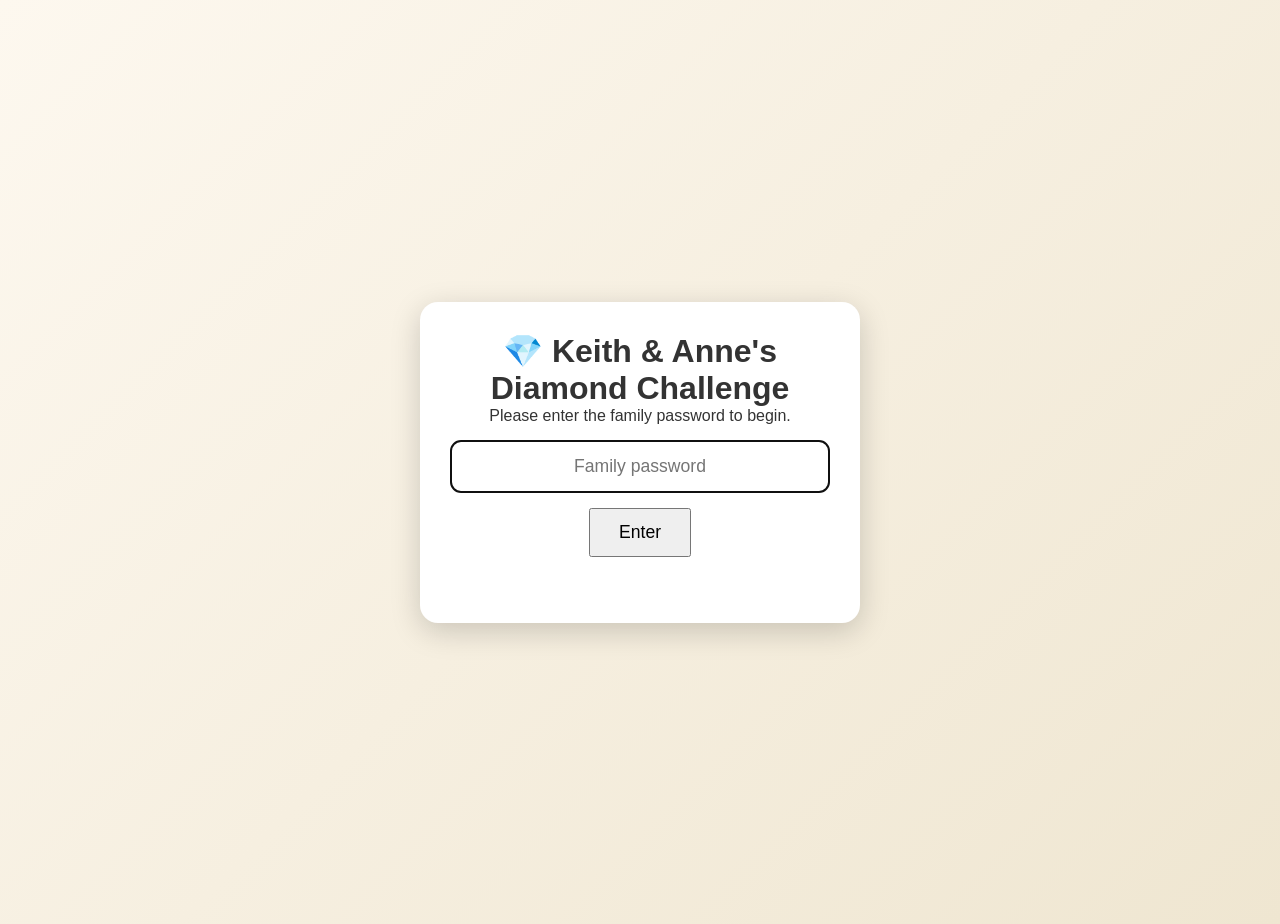
==== quiz.html @ fbecb56b "Initial commit" ====
<!DOCTYPE html>
<html lang="en">

<head>

    <meta charset="UTF-8">
    <meta name="viewport" content="width=device-width, initial-scale=1.0">
    <meta name="apple-mobile-web-app-capable" content="yes">
<meta name="apple-mobile-web-app-status-bar-style" content="default">
<meta name="theme-color" content="#fff8e8">

    <title>Keith & Anne's Diamond Challenge</title>

    <link rel="stylesheet" href="css/styles.css">

</head>

<body>
    

    <h1 class="title">
    <span class="diamond">💎</span>
    Keith & Anne's Diamond Challenge
    <span class="diamond">💎</span>
</h1>
    <div class="card">

        <div class="score-panel">

            <span id="playerName"></span>

            <span id="score">⭐ Score: 0</span>

        </div>

        <div class="progress-bar">
            <div id="progress"></div>
        </div>

        <h2 id="questionNumber"></h2>
        
<div id="photoFrame" class="photo-frame">

    <img
        id="questionImage"
        class="question-image"
        style="display:none;"
        alt="Question image">

    <video
        id="questionVideo"
        class="question-image"
        style="display:none;"
        playsinline
        disablePictureInPicture>
    </video>

    <p
        id="imageCaption"
        class="image-caption">
    </p>

</div>

<h1 id="question"></h1>

<button id="playClip" class="start-btn" style="display:none;">
    ▶️ Play Clip
</button>

<p id="feedback"></p>

<button id="nextQuestion" class="start-btn" style="display:none;">
    Next Question ▶
</button>

        <button class="answer"></button>
        <button class="answer"></button>
        <button class="answer"></button>
        <button class="answer"></button>

    </div>

    <!-- Image popup -->

    <div id="imageModal" class="image-modal">

        <span id="closeModal">&times;</span>

        <img
            id="modalImage"
            class="modal-image">

    </div>
<div id="roundOverlay" class="round-overlay">

    <div class="round-card">

        <h1 id="roundTitle"></h1>

        <img id="roundPhoto" class="round-photo">

        <p id="roundMessage"></p>

        <button id="continueRound" class="start-btn">
            ▶ Continue
        </button>

    </div>

</div>

<!-- Slideshow -->
<div id="slideshow" class="hidden">
    <div class="slideshow-viewer">

        <img
            id="slideshow-image"
            src=""
            alt="Keith and Anne family memories"
        >

        <div id="slideshowControls" class="slideshow-controls">

            <button
                id="closeSlideshow"
                class="slideshow-close"
                aria-label="Close slideshow"
            >
                ✕
            </button>

            <button
                id="previousSlide"
                class="slideshow-arrow slideshow-previous"
                aria-label="Previous photo"
            >
                ❮
            </button>

            <button
                id="nextSlide"
                class="slideshow-arrow slideshow-next"
                aria-label="Next photo"
            >
                ❯
            </button>

            <button
                id="pauseSlideshow"
                class="slideshow-pause"
            >
                ⏸ Pause
            </button>

        </div>

    </div>
</div>

    <script src="js/questions.js"></script>
    <script src="js/quiz.js"></script>

</body>

</html>
---- css/styles.css ----
/* ==========================================
   Keith & Anne's Diamond Challenge
   Version 2
========================================== */

* {
    margin: 0;
    padding: 0;
    box-sizing: border-box;
}

body {
    font-family: Arial, Helvetica, sans-serif;
    background: linear-gradient(135deg, #fdf8ef, #efe6d1);
    color: #333;
}

/* ======================
   Start Screen
====================== */

.container {
    max-width: 550px;
    margin: 40px auto;
    background: white;
    padding: 35px;
    border-radius: 20px;
    border: 4px solid #d4af37;
    box-shadow: 0 15px 35px rgba(0,0,0,.18);
    backface-visibility: hidden;
-webkit-backface-visibility: hidden;
}

.hero-photo {
    width: 240px;
    display: block;
    margin: 0 auto 25px;
    border-radius: 18px;
    border: 4px solid #d4af37;
    box-shadow: 0 8px 25px rgba(0,0,0,.25);

    backface-visibility: hidden;
    -webkit-backface-visibility: hidden;
    
}

.title{
    text-align:center;
    color:#7a1838;
    font-size:2rem;
    margin-bottom:15px;
     animation: glow 3s ease-in-out infinite;
}
.subtitle {
    text-align: center;
    color: #666;
    font-size: 1.2rem;
}

.dates {
    text-align: center;
    color: #b08d57;
    font-size: 1.4rem;
    margin: 20px 0 30px;
}

input {
    width: 100%;
    padding: 14px;
    font-size: 18px;
    border: 2px solid #ddd;
    border-radius: 10px;
    margin-bottom: 20px;
}

.start-btn {
    width: 100%;
    padding: 15px;
    background: #7a1838;
    color: white;
    border: none;
    border-radius: 12px;
    font-size: 20px;
    cursor: pointer;
    transition: .3s;
}

.start-btn:hover {
    background: #9b2148;
    transform: scale(1.03);
}

/* ======================
   Quiz Card
====================== */

.card {
    max-width: 500px;
    margin: 35px auto;
    background: white;
    padding: 30px;
    border-radius: 20px;
    border: 4px solid #d4af37;
    box-shadow: 0 15px 35px rgba(0,0,0,.18);
}
/* ======================
   Score Panel
====================== */

.score-panel {
    display: flex;
    justify-content: space-between;
    align-items: center;
    background: #f8f3e6;
    padding: 12px;
    border-radius: 10px;
    margin-bottom: 20px;
    font-weight: bold;
}

#score {
    color: #7a1838;
}

/* ======================
   Progress Bar
====================== */

.progress-bar {
    width: 100%;
    height: 18px;
    background: #ddd;
    border-radius: 10px;
    overflow: hidden;
    margin: 20px 0;
}

#progress {
    width: 0%;
    height: 100%;
    background: linear-gradient(90deg, #ffd700, #d4af37);
    transition: width .5s ease;
    border-radius: 10px;
}

/* ======================
   Question
====================== */

#questionNumber {
    text-align: center;
    color: #555;
    margin-bottom: 15px;
}

#question {
    text-align: center;
    color: #7a1838;
    font-size: 2rem;
    line-height: 1.2;
    margin: 25px 0;
}

/* ======================
   Answer Buttons
====================== */

.answer {
    width: 100%;
    padding: 16px;
    margin: 10px 0;
    border: none;
    border-radius: 12px;
    background: #7a1838;
    color: white;
    font-size: 1.2rem;
    cursor: pointer;
    transition: .3s;
}

.answer:hover {
    background: #9b2148;
    transform: scale(1.03);
    box-shadow: 0 6px 16px rgba(0,0,0,.25);
}

/* ======================
   Feedback
====================== */

#feedback {
    position: relative;
    min-height: 30px;
    font-size: 1.2rem;
    font-weight: bold;
    color: #7a1838;
    text-align: center;
    margin: 15px 0;
}
/* ======================
   Question Images
====================== */

.question-image {
    display: block;
    width: 100%;
    max-width: 100%;
    height: auto;
    object-fit: contain;
    object-position: center top;
    margin: 20px auto;
    border-radius: 12px;
    border: 3px solid #d4af37;
    cursor: pointer;
    box-shadow: 0 5px 15px rgba(0,0,0,.25);
}
#imageCaption {
    text-align: center;
    color: #666;
    font-style: italic;
    margin-bottom: 20px;
}
/* Question changes are intentionally instant.
   This avoids intermittent repaint flicker in Mobile Safari. */
/* ======================
   Image Popup
====================== */

.image-modal {
    display: none;
    position: fixed;
    inset: 0;
    background: rgba(0,0,0,.85);
    justify-content: center;
    align-items: center;
    z-index: 9999;
}

.image-modal.show {
    display: flex;
}

.modal-image {
    max-width: 90%;
    max-height: 90%;
    border-radius: 12px;
    box-shadow: 0 0 25px black;
}

#closeModal {
    position: absolute;
    top: 20px;
    right: 35px;
    font-size: 42px;
    color: white;
    cursor: pointer;
}
.finish-photo{
    display:block;
    width:220px;
    max-width:100%;
    margin:20px auto;
    border-radius:15px;
    border:4px solid #d4af37;
    box-shadow:0 6px 15px rgba(0,0,0,.25);
}

.card h1{
    text-align:center;
    color:#7a1838;
}

.card h2{
    text-align:center;
    margin:15px 0;
}

.card p{
    text-align:center;
    color:#555;
    margin:20px 0;
}

.card button{
    display:block;
    margin:25px auto 0;
    width:220px;
    padding:15px;
    background:#7a1838;
    color:#fff;
    border:none;
    border-radius:12px;
    font-size:18px;
    cursor:pointer;
}
/* ======================
   Congratulations Screen
====================== */

.finish-photo{
    width:220px;
    display:block;
    margin:0 auto 25px;
    border-radius:18px;
    border:4px solid #d4af37;
    box-shadow:0 8px 25px rgba(0,0,0,.25);
}

.finish-title{
    text-align:center;
    color:#7a1838;
    font-size:2rem;
    margin-bottom:15px;
}

.finish-score{
    text-align:center;
    font-size:3rem;
    font-weight:bold;
    color:#d4af37;
    margin:20px 0;
}

.finish-heading{
    text-align:center;
    color:#7a1838;
    margin-bottom:20px;
}

.finish-message{
    text-align:center;
    font-size:1.15rem;
    color:#555;
    line-height:1.6;
    margin-bottom:30px;
}

.card{
    animation:fadeIn .6s ease;
}

@keyframes fadeIn{

    from{
        opacity:0;
        transform:translateY(20px);
    }

    to{
        opacity:1;
        transform:translateY(0);
    }

}
.finish-photo{
    animation:floatPhoto 3s ease-in-out infinite;
}

@keyframes floatPhoto{

    0%{transform:translateY(0);}
    50%{transform:translateY(-6px);}
    100%{transform:translateY(0);}

}
/* ======================
   Confetti
====================== */

.confetti {
    position: fixed;
    width: 10px;
    height: 10px;
    top: -20px;
    z-index: 9999;
    pointer-events: none;
    animation: fall linear forwards;
}

@keyframes fall {

    to {
        transform: translateY(110vh) rotate(720deg);
        opacity: 0;
    }

}
/* ======================
   Diamond Title Effects
====================== */

@keyframes glow {

    0%,100%{
        text-shadow:
            0 0 6px rgba(212,175,55,.3);
    }

    50%{
        text-shadow:
            0 0 18px rgba(212,175,55,.9),
            0 0 28px rgba(255,255,255,.6);
    }

}
@keyframes diamondTwinkle{

    0%,100%{
        transform:scale(1);
    }

    50%{
        transform:scale(1.03);
    }

}
.title::before,
.title::after{

    content:"✨";
    position:absolute;
    font-size:1.2rem;
    animation:sparkle 3s infinite;
}

.title::before{

    left:-18px;
    top:8px;

}

.title::after{

    right:-18px;
    top:8px;
    animation-delay:1.5s;

}

@keyframes sparkle{

    0%,100%{
        opacity:0;
        transform:scale(.5) rotate(0deg);
    }

    50%{
        opacity:1;
        transform:scale(1.3) rotate(180deg);
    }

}
.diamond{
    position:relative;
    display:inline-block;
    animation:diamondGlow 3s ease-in-out infinite;
}

.diamond:last-child{
    animation-delay:1.5s;
}

@keyframes diamondGlow{

    0%,100%{
        transform:scale(1);
        filter:brightness(1);
    }

    50%{
        transform:scale(1.08);
        filter:
            brightness(1.8)
            drop-shadow(0 0 6px white)
            drop-shadow(0 0 12px gold);
    }

}
/* ======================
   Round Introduction
====================== */

.round-overlay {
    display: none;
    position: fixed;
    inset: 0;
    background: rgba(0, 0, 0, 0.75);
    justify-content: center;
    align-items: center;
    padding: 20px;
    z-index: 10000;
}

.round-card {
    width: 100%;
    max-width: 460px;
    background: white;
    padding: 30px;
    border-radius: 20px;
    border: 4px solid #d4af37;
    box-shadow: 0 15px 40px rgba(0, 0, 0, 0.35);
    text-align: center;
}

.round-card h1 {
    color: #7a1838;
    margin-bottom: 20px;
}

.round-photo {
    display: block;
    width: 100%;
    max-width: 340px;
    max-height: 360px;
    object-fit: cover;
    margin: 0 auto 20px;
    border-radius: 15px;
    border: 3px solid #d4af37;
}

.round-card p {
    color: #555;
    font-size: 1.15rem;
    line-height: 1.5;
    margin-bottom: 20px;
}

.round-card .start-btn {
    margin: 0 auto;
}
.answer:disabled {
    cursor: default;
    opacity: 0.9;
}
.round-card {
    animation: roundPop .5s ease;
}

@keyframes roundPop {
    from {
        opacity: 0;
        transform: scale(.9);
    }

    to {
        opacity: 1;
        transform: scale(1);
    }
}
.finish-photo {
    animation: floatPhoto 4s ease-in-out infinite;
}
.finish-footer {
    margin-top: 25px;
    color: #999;
    font-size: 0.9rem;
    text-align: center;
}
/* =========================
   Mobile phone improvements
   ========================= */

html,
body {
    width: 100%;
    max-width: 100%;
    overflow-x: hidden;
}

body {
    min-height: 100vh;
    padding: 12px;
    background-attachment: scroll;
}

.container,
.card,
.round-card {
    width: 100%;
    max-width: 550px;
    margin-left: auto;
    margin-right: auto;
}

img {
    max-width: 100%;
    height: auto;
}

@media (max-width: 600px) {

    body {
        padding: 8px;
    }

    .container,
    .card {
        width: 100%;
        padding: 18px 14px;
        border-radius: 14px;
    }

    .title {
        font-size: 1.65rem;
        line-height: 1.2;
        overflow-wrap: anywhere;
    }

    .subtitle {
        font-size: 1rem;
    }

    .hero-photo {
    width: 100%;
    max-height: 320px;
    height: auto;
    object-fit: contain;
}

    .question-image {
        width: 100%;
        max-height: 30vh;
        object-fit: contain;
    }

    #question {
        font-size: 1.3rem;
        line-height: 1.3;
    }

    .answer,
    .start-btn {
        width: 100%;
        min-height: 48px;
        padding: 12px;
        font-size: 1rem;
    }

    .score-panel {
        gap: 8px;
        font-size: 0.9rem;
        flex-wrap: wrap;
    }

    .round-overlay {
        padding: 12px;
        overflow-y: auto;
    }

    .round-card {
        width: 100%;
        max-height: 92vh;
        overflow-y: auto;
        padding: 18px 14px;
    }

    .round-photo {
        width: 100%;
        max-height: 38vh;
        object-fit: contain;
    }

    .image-modal {
        padding: 10px;
    }

    .modal-image {
        max-width: 95vw;
        max-height: 85vh;
        object-fit: contain;
    }
}

/* Reduce flickering caused by animations on phones */
@media (prefers-reduced-motion: reduce) {
    *,
    *::before,
    *::after {
        animation-duration: 0.01ms !important;
        animation-iteration-count: 1 !important;
        transition-duration: 0.01ms !important;
        scroll-behavior: auto !important;
    }
}
/* Compact phone layout */

@media (max-width: 600px) {

    body {
        padding: 4px 8px 90px;
        min-height: 100svh;
    }

    .title {
        font-size: 1.45rem;
        line-height: 1.15;
        margin: 4px 0 8px;
    }

    .diamond {
        font-size: 1.25rem;
    }

    .card {
        padding: 12px 14px 24px;
        border-width: 3px;
        border-radius: 18px;
    }

    .score-panel {
        padding: 10px;
        margin-bottom: 12px;
    }

    .progress-bar {
        margin: 10px 0 14px;
    }

    #questionNumber {
        font-size: 1.15rem;
        margin: 8px 0;
    }

    #question {
        font-size: 1.55rem;
        line-height: 1.18;
        margin: 14px 0;
    }

    .question-image {
        max-height: 22vh;
        margin: 8px auto;
    }

    .answer {
        min-height: 44px;
        padding: 10px;
        margin: 6px 0;
    }

    #feedback {
        margin: 8px 0;
    }
}
@media (max-width: 600px) {
    body > .title {
        font-size: 1.3rem;
    }
}
/* =================================
   Polished mobile quiz-app layout
   ================================= */

@media (max-width: 600px) {

    html,
    body {
        width: 100%;
        min-height: 100%;
        overflow-x: hidden;
    }

    body {
        padding:
            max(6px, env(safe-area-inset-top))
            8px
            calc(24px + env(safe-area-inset-bottom));
        min-height: 100svh;
    }

    body > .title {
        font-size: 1.25rem;
        line-height: 1.15;
        margin: 2px auto 8px;
        padding: 0 6px;
        max-width: 340px;
    }

    .diamond {
        font-size: 1.05rem;
    }

    .card {
        width: 100%;
        max-width: 100%;
        margin: 0 auto;
        padding: 12px 14px 20px;
        border-radius: 18px;
        min-height: auto;
    }

    .score-panel {
        padding: 9px 10px;
        margin-bottom: 10px;
        font-size: 0.9rem;
    }

    .progress-bar {
        margin: 8px 0 12px;
        height: 16px;
    }

    #questionNumber {
        font-size: 1.05rem;
        margin: 6px 0 8px;
    }

    #question {
        font-size: clamp(1.25rem, 6vw, 1.55rem);
        line-height: 1.18;
        margin: 10px 0 12px;
    }

    .question-image {
        width: 100%;
        max-height: 23svh;
        object-fit: contain;
        margin: 6px auto 8px;
    }

    .image-caption {
        font-size: 0.85rem;
        margin: 4px 0 8px;
    }

    .answer {
        width: 100%;
        min-height: 42px;
        padding: 9px 10px;
        margin: 5px 0;
        font-size: 0.98rem;
        line-height: 1.15;
        border-radius: 12px;
    }

    #feedback {
        margin: 6px 0;
        font-size: 0.95rem;
    }

    .round-overlay {
        padding:
            max(10px, env(safe-area-inset-top))
            10px
            calc(18px + env(safe-area-inset-bottom));
    }

    .round-card {
        width: 100%;
        max-height: 92svh;
        overflow-y: auto;
        padding: 16px 14px;
        border-radius: 18px;
    }

    .round-card h1 {
        font-size: 1.45rem;
        margin-bottom: 10px;
    }

    .round-photo {
        max-height: 34svh;
        object-fit: contain;
    }

    .start-btn {
        width: 100%;
        min-height: 44px;
        padding: 10px;
        font-size: 1rem;
    }
}
/* ==============================
   Compact mobile finish screen
   ============================== */

@media (max-width: 600px) {

    .finish-photo {
        width: 70%;
        max-width: 220px;
        max-height: 32svh;
        object-fit: cover;
        margin: 0 auto 10px;
        border-radius: 16px;
    }

    .finish-title {
        font-size: 1.55rem;
        line-height: 1.15;
        margin: 8px 0;
    }

    .finish-score {
        font-size: 2rem;
        line-height: 1;
        margin: 12px 0;
    }

    .finish-heading {
        font-size: 1.25rem;
        line-height: 1.15;
        margin: 10px 0;
    }

    .finish-message {
        font-size: 0.92rem;
        line-height: 1.3;
        margin: 8px 0 14px;
    }

    .finish-message br {
        display: none;
    }

    .finish-message strong {
        display: block;
        margin: 8px 0;
    }

    .finish-title,
    .finish-heading,
    .finish-message,
    .finish-score {
        text-align: center;
    }

    .card .start-btn {
        margin-top: 8px;
    }

    .card > p:last-child {
        margin-top: 12px !important;
        font-size: 0.75rem !important;
        line-height: 1.2;
    }
}
.finish-footer {
    margin-top: 25px;
    color: #999;
    font-size: 0.9rem;
    text-align: center;
}
/* ==============================
   Final screen layout
   ============================== */

.finish-screen {
    text-align: center;
}

.finish-thanks {
    line-height: 1.45;
    margin: 14px 0 18px;
    color: #555;
}

.finish-footer {
    margin-top: 16px;
    color: #999;
    font-size: 0.85rem;
    line-height: 1.3;
}

@media (max-width: 600px) {

    .finish-screen {
        display: flex;
        flex-direction: column;
        align-items: center;
    }

    .finish-photo {
        width: 160px;
        max-height: 24svh;
        object-fit: cover;
        margin: 0 auto 8px;
    }

    .finish-title {
        font-size: 1.35rem;
        line-height: 1.15;
        margin: 6px 0;
    }

    .finish-score {
        font-size: 1.8rem;
        margin: 8px 0;
    }

    .finish-heading {
        font-size: 1.1rem;
        margin: 6px 0;
    }

    .finish-message {
        font-size: 0.9rem;
        line-height: 1.25;
        margin: 4px 0;
    }

    .finish-thanks {
        font-size: 0.85rem;
        line-height: 1.3;
        margin: 8px 0 12px;
    }

    .finish-thanks strong {
        display: inline-block;
        margin: 3px 0;
    }

    .finish-screen .start-btn {
        margin-top: 4px;
    }

    .finish-footer {
        margin-top: 10px;
        font-size: 0.7rem;
    }
}
/* Extra-compact quiz layout for shorter phone screens */

@media (max-width: 600px) and (max-height: 750px) {

    body {
        padding: 4px 7px 14px;
    }

    body > .title {
        font-size: 1.05rem;
        margin-bottom: 4px;
    }

    .card {
        padding: 9px 11px 14px;
    }

    .score-panel {
        padding: 7px 8px;
        margin-bottom: 6px;
        font-size: 0.82rem;
    }

    .progress-bar {
        height: 12px;
        margin: 6px 0 8px;
    }

    #questionNumber {
        font-size: 0.9rem;
        margin: 4px 0;
    }

    #question {
        font-size: 1.15rem;
        line-height: 1.12;
        margin: 7px 0;
    }

    .question-image {
        max-height: 17svh;
        margin: 4px auto 5px;
    }

    #imageCaption {
        font-size: 0.75rem;
        margin-bottom: 5px;
    }

    .answer {
        min-height: 38px;
        padding: 7px 8px;
        margin: 4px 0;
        font-size: 0.88rem;
    }

    #feedback {
        min-height: 18px;
        margin: 4px 0;
        font-size: 0.85rem;
    }
}
/* Final photo slideshow */

.slideshow {
    position: fixed;
    inset: 0;
    z-index: 9999;
    background: #111;
    display: flex;
    align-items: center;
    justify-content: center;
    opacity: 1;
    transition: opacity 1s ease;
}

.slideshow.hidden {
    display: none;
}

.slideshow img {
    width: 100%;
    height: 100%;
    object-fit: contain;
    opacity: 1;
    transition: opacity 1.8s ease-in-out;
}

.slideshow img.fade-out {
    opacity: 0;
}
.finish-buttons {
    display: flex;
    justify-content: center;
    gap: 12px;
    margin-top: 20px;
    flex-wrap: wrap;
}

.finish-buttons .start-btn {
    min-width: 160px;
}
.slideshow-ending {
    position: absolute;
    inset: 0;
    z-index: 2;

    background: rgba(255,250,240,0.97);

    display: flex;
    flex-direction: column;
    justify-content: center;
    align-items: center;

    text-align: center;
    padding: 40px;

    color: #7a1838;
}
.slideshow-ending h1 {
    color: #7a1838;
    font-size: 3rem;
    margin-bottom: 20px;
}

.slideshow-ending p {
    color: #5a2330;
    font-size: 1.4rem;
    max-width: 700px;
    margin-bottom: 30px;
    line-height: 1.6;
}
.slideshow-ending.hidden {
    display: none;
}

.slideshow-ending h1 {
    margin-bottom: 18px;
    font-size: clamp(2rem, 6vw, 4rem);
}

.slideshow-ending p {
    max-width: 650px;
    margin: 0 0 28px;
    font-size: clamp(1.1rem, 3vw, 1.6rem);
    line-height: 1.6;
}

.slideshow-ending-buttons {
    display: flex;
    justify-content: center;
    gap: 14px;
    flex-wrap: wrap;
}

.slideshow-ending-buttons .start-btn {
    min-width: 150px;
}

.slideshow img.hidden {
    display: none;
}
.image-caption.reveal-caption {
    animation: revealCaption 0.8s ease-in;
    margin-top: 10px;
    padding: 8px 12px;
    font-style: italic;
    text-align: center;
    background: #fff8e7;
    border-radius: 8px;
}

@keyframes revealCaption {
    from {
        opacity: 0;
        transform: translateY(6px);
    }

    to {
        opacity: 1;
        transform: translateY(0);
    }
}
.image-caption.reveal-caption {
    max-width: 520px;
    margin: 12px auto 0;
    padding: 12px 16px;

    background: #fff8e7;
    border: 1px solid #dbc9a3;
    border-radius: 8px;

    text-align: center;
    box-shadow: 0 3px 8px rgba(0, 0, 0, 0.12);

    animation: revealCaption 0.8s ease-in;
}

.photo-note-title {
    display: block;
    margin-bottom: 5px;

    color: #7a1838;
    font-size: 1.05rem;
}

.photo-note-text {
    display: block;

    color: #4e4036;
    font-style: italic;
    line-height: 1.4;
}

@keyframes revealCaption {
    from {
        opacity: 0;
        transform: translateY(6px);
    }

    to {
        opacity: 1;
        transform: translateY(0);
    }
}
/* Scrapbook-style photo note */
.image-caption.reveal-caption {
    position: relative;

    background:
        linear-gradient(
            135deg,
            #fffdf3,
            #f7ecd2
        );

    border: 1px solid #d8c49a;
    border-radius: 4px;

    transform: rotate(-0.6deg);

    box-shadow:
        0 4px 8px rgba(0, 0, 0, 0.14),
        inset 0 0 18px rgba(164, 125, 61, 0.08);
}

/* Small photograph symbol in the corner */
.image-caption.reveal-caption::before {
    content: "📷";

    position: absolute;
    top: 6px;
    right: 9px;

    font-size: 1rem;
    transform: rotate(6deg);
}

/* Handwritten-style album title */
.photo-note-title {
    padding-right: 24px;

    font-family:
        "Comic Sans MS",
        "Segoe Print",
        cursive;

    letter-spacing: 0.3px;
}

/* Keep the story easy to read */
.photo-note-text {
    font-family: Georgia, serif;
}
.question-image {
    display: block;
    max-width: 100%;
    margin: 20px auto;

    background: white;

    padding: 12px 12px 28px 12px;

    border: 1px solid #ddd;

    box-shadow:
        0 8px 18px rgba(0,0,0,0.20);

    border-radius: 3px;

    transform: rotate(-1deg);

    transition: transform 0.3s ease;
}
.question-image:hover {
    transform: rotate(0deg) scale(1.02);
}
.photo-frame {
    display: none;
    position: relative;

    width: min(520px, 92%);
    margin: 20px auto;
    padding: 12px 12px 18px;

    background: #fffdf7;
    border: 1px solid #ddd4c4;
    border-radius: 3px;

    box-shadow: 0 10px 24px rgba(0, 0, 0, 0.2);

    transform: rotate(-0.7deg);
    transition: transform 0.3s ease;
}

.photo-frame:hover {
    transform: rotate(0deg) scale(1.015);
}

.photo-frame .question-image {
    display: block;
    width: 100%;
    max-width: 100%;
    height: auto;

    margin: 0;
    padding: 0;

    border: none;
    border-radius: 1px;
    box-shadow: none;
    transform: none;
}

.photo-frame .question-image:hover {
    transform: none;
}

.photo-frame .image-caption {
    position: relative;
    margin: 0;
    padding: 14px 16px 6px;

    background: transparent;
    border: none;
    border-radius: 0;
    box-shadow: none;
    transform: none;

    text-align: center;
}

.photo-frame .image-caption::before {
    content: "💎";
    position: absolute;
    right: 2px;
    bottom: 2px;
    font-size: 0.9rem;
}
/* Prevent Polaroid photos from being cropped */
.photo-frame {
    overflow: visible;
}

.photo-frame .question-image {
    width: 100%;
    height: auto !important;
    max-height: none !important;
    object-fit: contain !important;
    object-position: center top;
}
/* Diamond sparkle celebration */

#feedback {
    position: relative;
    overflow: visible;
}

.diamond-sparkle {

    position: absolute;

    font-size: 1.2rem;

    opacity: 0;

    pointer-events: none;

    animation: diamondSparkle 1.2s ease-out forwards;
}

@keyframes diamondSparkle {

    0% {
        opacity: 0;
        transform:
            translate(-50%, 8px)
            scale(.4)
            rotate(0deg);
    }

    20% {
        opacity: 1;
    }

    100% {
        opacity: 0;
        transform:
            translate(
                calc(-50% + (var(--drift, 0px))),
                -40px
            )
            scale(1.3)
            rotate(180deg);
    }
}
.diamond-shimmer {
    position: absolute;
    left: 50%;
    top: 50%;
    width: 220px;
    height: 60px;
    transform: translate(-50%, -50%);
    pointer-events: none;
    overflow: hidden;
}

.diamond-shimmer::before {
    content: "";
    position: absolute;
    top: -20%;
    left: -40%;
    width: 40%;
    height: 140%;
    background: linear-gradient(
        90deg,
        transparent,
        rgba(255,255,255,0.9),
        rgba(255,215,0,0.9),
        rgba(255,255,255,0.9),
        transparent
    );

    transform: skewX(-25deg);
    animation: shimmerSweep 1.2s ease-out forwards;
}

@keyframes shimmerSweep {
    from {
        left: -40%;
        opacity: 0;
    }

    20% {
        opacity: 1;
    }

    to {
        left: 120%;
        opacity: 0;
    }
}
/* Elegant shimmering gold text */

.correct-text {
    display: inline-block;
    font-weight: bold;
    color: #d4af37;

    background: linear-gradient(
        100deg,
        #d4af37 0%,
        #e5c85c 45%,
        #fff8d6 50%,
        #e5c85c 55%,
        #d4af37 100%
    );

    background-size: 300% 100%;
    -webkit-background-clip: text;
    -webkit-text-fill-color: transparent;
    background-clip: text;

    animation: goldSweep 2.2s ease-out;
}
.green-tick {
    color: #28a745;
    -webkit-text-fill-color: #28a745;
    font-weight: bold;
}
/* Password landing screen */

body.quiz-locked > *:not(#passwordGate) {
    display: none !important;
}

.password-gate {
    min-height: 100vh;
    display: flex;
    align-items: center;
    justify-content: center;
    padding: 20px;
    text-align: center;
}

.password-box {
    width: 100%;
    max-width: 440px;
    padding: 30px;
    border-radius: 18px;
    background: white;
    box-shadow: 0 8px 30px rgba(0, 0, 0, 0.18);
}

.password-box input {
    box-sizing: border-box;
    width: 100%;
    margin: 15px 0;
    padding: 14px;
    font-size: 1.1rem;
    text-align: center;
    border: 2px solid #ccc;
    border-radius: 10px;
}

.password-box button {
    padding: 12px 28px;
    font-size: 1.1rem;
    cursor: pointer;
}

.password-message {
    min-height: 24px;
    margin-top: 12px;
    color: #b00020;
    font-weight: bold;
}
/* ==========================================
   Full-screen final slideshow
========================================== */

#slideshow {
    position: fixed;
    inset: 0;
    z-index: 5000;
    display: flex;
    align-items: center;
    justify-content: center;
    background: #000;
}

#slideshow.hidden {
    display: none;
}

.slideshow-viewer {
    position: relative;
    width: 100%;
    height: 100%;
    display: flex;
    align-items: center;
    justify-content: center;
    overflow: hidden;
}

#slideshow-image {
    display: block;
    width: 100%;
    height: 100%;
    object-fit: contain;
    cursor: pointer;
    user-select: none;
    -webkit-user-select: none;
}

/* Controls are hidden until the photo is clicked */

.slideshow-controls {
    position: absolute;
    inset: 0;
    opacity: 0;
    visibility: hidden;
    pointer-events: none;
    transition:
        opacity 0.3s ease,
        visibility 0.3s ease;
    background:
        linear-gradient(
            to bottom,
            rgba(0, 0, 0, 0.5),
            transparent 25%,
            transparent 70%,
            rgba(0, 0, 0, 0.55)
        );
}

.slideshow-controls.show {
    opacity: 1;
    visibility: visible;
    pointer-events: auto;
}

.slideshow-controls button {
    position: absolute;
    border: none;
    color: white;
    background: rgba(0, 0, 0, 0.55);
    cursor: pointer;
    box-shadow: 0 3px 12px rgba(0, 0, 0, 0.35);
    transition:
        background 0.2s ease,
        transform 0.2s ease;
}

.slideshow-controls button:hover {
    background: rgba(0, 0, 0, 0.8);
}

.slideshow-controls button:active {
    transform: scale(0.94);
}

.slideshow-close {
    top: 18px;
    right: 18px;
    width: 46px;
    height: 46px;
    border-radius: 50%;
    font-size: 24px;
}

.slideshow-arrow {
    top: 50%;
    transform: translateY(-50%);
    width: 54px;
    height: 70px;
    border-radius: 12px;
    font-size: 38px;
}

.slideshow-arrow:active {
    transform: translateY(-50%) scale(0.94);
}

.slideshow-previous {
    left: 18px;
}

.slideshow-next {
    right: 18px;
}

.slideshow-pause {
    left: 50%;
    bottom: 24px;
    transform: translateX(-50%);
    min-width: 120px;
    padding: 12px 20px;
    border-radius: 24px;
    font-size: 17px;
}

.slideshow-pause:active {
    transform: translateX(-50%) scale(0.94);
}

@media (max-width: 600px) {
    .slideshow-close {
        top: 12px;
        right: 12px;
    }

    .slideshow-arrow {
        width: 46px;
        height: 62px;
        font-size: 31px;
    }

    .slideshow-previous {
        left: 10px;
    }

    .slideshow-next {
        right: 10px;
    }

    .slideshow-pause {
        bottom: 18px;
        font-size: 16px;
    }
}
#slideshow-image {
    position: relative;
    z-index: 1;
}

.slideshow-controls {
    z-index: 2;
}

.slideshow-controls button {
    z-index: 3;
}
/* Let only the slideshow buttons receive clicks */
.slideshow-controls.show {
    pointer-events: none;
}

.slideshow-controls.show button {
    pointer-events: auto;
}
/* ==========================================
   Slideshow touch improvements
========================================== */

body.slideshow-open {
    overflow: hidden;
    touch-action: none;
}

#slideshow {
    position: fixed;
    inset: 0;
    z-index: 20000;
}

#slideshow-image {
    width: 100vw;
    height: 100dvh;
    object-fit: contain;

    /* Allow horizontal swipes */
    touch-action: pan-y;

    -webkit-user-select: none;
    user-select: none;

    -webkit-touch-callout: none;
}

.slideshow-controls {
    pointer-events: none;
}

.slideshow-controls.show button {
    pointer-events: auto;
}
/* ==========================================
   Final mobile photo and swipe corrections
========================================== */

@media (max-width: 600px) {

    .photo-frame {
        width: 100%;
        max-width: none;
        margin: 10px auto;
        padding: 8px 8px 14px;
    }

    .photo-frame .question-image,
    .question-image {
        width: 100%;
        height: auto !important;
        max-height: none !important;
        object-fit: contain !important;
        margin: 0 auto;
    }

    #slideshow,
    .slideshow-viewer,
    #slideshow-image {
        touch-action: pan-y;
        overscroll-behavior: none;
    }

    #slideshow-image {
        -webkit-user-drag: none;
    }
}
/* Stop iPhone flicker while typing the player's name */
@media (max-width: 600px) {

    .container:focus-within .title,
    .container:focus-within .diamond,
    .container:focus-within .title::before,
    .container:focus-within .title::after,
    .container:focus-within .hero-photo {
        animation: none !important;
    }

    #playerName {
        font-size: 16px;
        transform: none;
        -webkit-transform: none;
    }
}
/* Keep the start screen stable when the iPhone keyboard opens */
@media (max-width: 600px) {

    .container:focus-within,
    .container:focus-within * {
        transition: none !important;
    }

    .container:focus-within .title,
    .container:focus-within .diamond,
    .container:focus-within .title::before,
    .container:focus-within .title::after {
        animation: none !important;
    }
}
/* ==========================================
   Mobile Safari stability
========================================== */
@media (max-width: 600px) {
    .card,
    .question-image,
    .image-caption,
    #question,
    #feedback {
        animation: none !important;
        transition: none !important;
    }

    #slideshow,
    #slideshow-image {
        -webkit-user-select: none;
        user-select: none;
        -webkit-touch-callout: none;
    }
}
/* ==========================================
   iPhone quiz repaint fix
========================================== */
@media (max-width: 600px) {

    body > .title,
    body > .title::before,
    body > .title::after,
    .diamond,
    .card,
    .card *,
    .question-image,
    #imageCaption,
    #question,
    #feedback,
    #progress {
        animation: none !important;
        transition: none !important;
        transform: none !important;
        filter: none !important;
    }

    .card,
    .question-image,
    #photoFrame {
        backface-visibility: hidden;
        -webkit-backface-visibility: hidden;
    }

    .answer:hover,
    .start-btn:hover {
        transform: none !important;
        box-shadow: none;
    }
}
/* ==========================================
   Final compact iPhone question layout
   Keep this at the very end of styles.css
========================================== */

@media (max-width: 600px) {

    /* Reduce unused space around the main quiz card */
    .card {
        padding: 10px 11px 16px;
    }

    .score-panel {
        padding: 7px 9px;
        margin-bottom: 6px;
    }

    .progress-bar {
        height: 12px;
        margin: 6px 0 8px;
    }

    #questionNumber {
        font-size: 0.92rem;
        margin: 4px 0 6px;
    }

    #question {
        font-size: 1.12rem;
        line-height: 1.18;
        margin: 7px 0 8px;
    }

    /* Make the complete Polaroid frame more compact */
    .photo-frame {
        width: 100%;
        margin: 7px auto;
        padding: 7px 7px 10px;
    }

    /*
       Allow landscape photos to remain wide,
       but prevent portrait photos becoming excessively tall.
    */
    .photo-frame .question-image,
    .question-image {
        width: auto !important;
        max-width: 100% !important;
        height: auto !important;
        max-height: 30svh !important;
        margin: 0 auto !important;
        object-fit: contain !important;
    }

    /* Compact ordinary captions */
    #imageCaption {
        margin: 4px 0 7px;
        padding: 5px 6px 2px;
        font-size: 0.78rem;
        line-height: 1.2;
    }

    /* Compact the answer-screen photo title and story */
    .photo-note-title {
        margin-bottom: 3px;
        padding-right: 18px;
        font-size: 0.92rem;
        line-height: 1.15;
    }

    .photo-note-text {
        font-size: 0.78rem;
        line-height: 1.25;
    }

    /* Keep answer buttons comfortable but closer together */
    .answer {
        min-height: 40px;
        padding: 8px 9px;
        margin: 4px 0;
        font-size: 0.9rem;
        line-height: 1.15;
    }

    #feedback {
        min-height: 20px;
        margin: 4px 0;
    }

    /*
       Your general .card button rule adds a 25px top margin.
       Reduce that for Play Clip and Next Question on phones.
    */
    .card button {
        margin-top: 8px;
    }
}
/* ==========================================
   Laptop, desktop and large iPad layout
========================================== */

@media (min-width: 900px) {

    .card {
        max-width: 660px;
        padding: 24px;
        margin: 22px auto;
    }

    .photo-frame .question-image,
    .question-image {
        width: auto !important;
        max-width: 100% !important;
        height: auto !important;
        max-height: 350px !important;
        margin-left: auto !important;
        margin-right: auto !important;
        object-fit: contain !important;
    }

    .photo-frame {
        margin-top: 12px;
        margin-bottom: 12px;
    }

    .answer {
        margin-top: 6px;
        margin-bottom: 6px;
        padding: 10px 12px;
    }
}
/* Make photo captions easier to read on phones */
@media (max-width: 600px) {

    .photo-note-title {
        font-family: Arial, Helvetica, sans-serif;
        font-style: normal;
        font-weight: 700;
        letter-spacing: 0;
    }

    .photo-note-text {
        font-family: Arial, Helvetica, sans-serif;
        font-style: normal;
        font-weight: 400;
    }
}
/* Hide decorative diamond on phones */
@media (max-width: 600px) {

    .photo-frame .image-caption::before {
        display: none;
    }

}
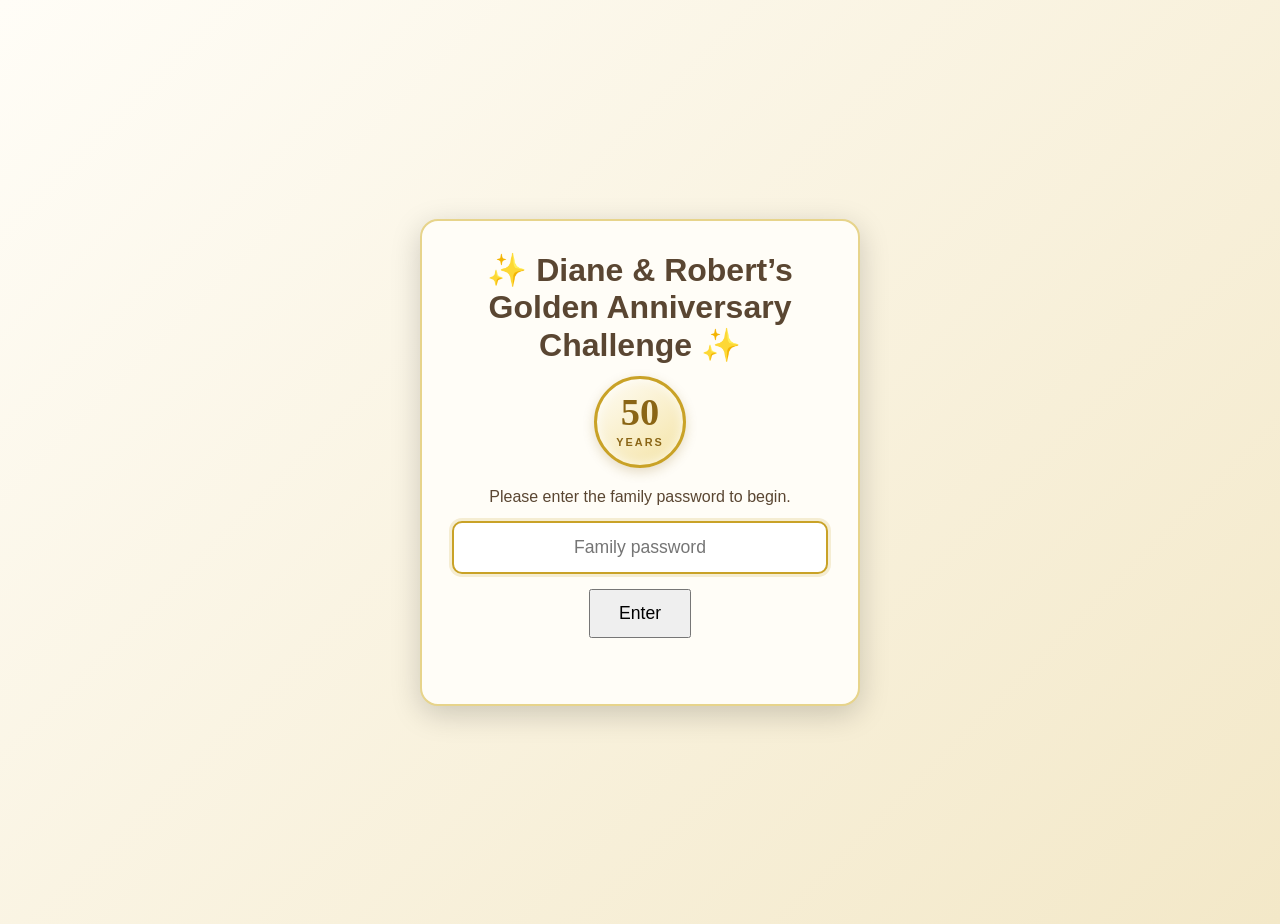
==== commit 57be8fc3: "Gold Theme" ====
--- a/quiz.html
+++ b/quiz.html
@@ -9,7 +9,7 @@
 <meta name="apple-mobile-web-app-status-bar-style" content="default">
 <meta name="theme-color" content="#fff8e8">
 
-    <title>Keith & Anne's Diamond Challenge</title>
+    <title>Diane & Robert’s Golden Anniversary Challenge</title>
 
     <link rel="stylesheet" href="css/styles.css">
 
@@ -18,10 +18,10 @@
 <body>
     
 
-    <h1 class="title">
-    <span class="diamond">💎</span>
-    Keith & Anne's Diamond Challenge
-    <span class="diamond">💎</span>
+   <h1 class="title">
+    <span class="diamond">✨</span>
+    Diane & Robert’s Golden Anniversary Challenge
+    <span class="diamond">✨</span>
 </h1>
     <div class="card">
 
--- a/css/styles.css
+++ b/css/styles.css
@@ -469,12 +469,12 @@
     }
 
     50%{
-        transform:scale(1.08);
-        filter:
-            brightness(1.8)
-            drop-shadow(0 0 6px white)
-            drop-shadow(0 0 12px gold);
-    }
+    transform:scale(1.05);
+    filter:
+        brightness(1.15)
+        drop-shadow(0 0 4px #d4af37)
+        drop-shadow(0 0 7px #c9a227);
+}
 
 }
 /* ======================
@@ -2041,4 +2041,293 @@
         display: none;
     }
 
+}
+/* ==========================================
+   Diane & Robert's Golden Anniversary Theme
+========================================== */
+
+:root {
+    --gold-deep: #8a6515;
+    --gold: #c9a227;
+    --gold-light: #e7d48b;
+    --champagne: #f6eed8;
+    --ivory: #fffdf7;
+    --warm-text: #5a4632;
+}
+
+/* Main page background */
+body {
+    background:
+        linear-gradient(135deg, #fffdf7, #f3e8c8);
+    color: var(--warm-text);
+}
+
+/* Main quiz/start cards */
+.container,
+.card,
+.round-card {
+    background: var(--ivory);
+    border-color: var(--gold);
+}
+
+/* Main headings */
+.title,
+.card h1,
+.finish-title,
+.finish-heading,
+.round-card h1,
+#question {
+    color: var(--gold-deep);
+}
+
+/* Score area */
+.score-panel {
+    background: var(--champagne);
+}
+
+#score {
+    color: var(--gold-deep);
+}
+
+/* Progress bar */
+.progress-bar {
+    background: #e5dfd0;
+}
+
+#progress {
+    background:
+        linear-gradient(
+            90deg,
+            #f6dc70,
+            #c9a227,
+            #a67c18
+        );
+}
+
+/* Main buttons */
+.start-btn,
+.answer,
+.card button {
+    background:
+        linear-gradient(
+            180deg,
+            #b99028,
+            #8a6515
+        );
+    color: white;
+}
+
+.start-btn:hover,
+.answer:hover,
+.card button:hover {
+    background:
+        linear-gradient(
+            180deg,
+            #c9a227,
+            #9c7419
+        );
+}
+
+/* Photograph frames */
+.photo-frame {
+    background: #fffdf7;
+    border-color: #d8c285;
+}
+
+/* Photo captions */
+.photo-note-title {
+    color: var(--gold-deep);
+}
+
+.photo-note-text {
+    color: #594a39;
+}
+
+/* Replace little decorative diamond on captions */
+.photo-frame .image-caption::before {
+    content: "✨";
+}
+
+/* Password screen */
+.password-box {
+    background: var(--ivory);
+    border: 2px solid var(--gold-light);
+}
+
+/* Input fields */
+input {
+    border-color: #d8c99d;
+}
+
+input:focus {
+    outline: none;
+    border-color: var(--gold);
+    box-shadow: 0 0 0 3px rgba(201, 162, 39, 0.18);
+}
+
+/* Final screen score */
+.finish-score {
+    color: var(--gold);
+}
+
+/* Round intro border */
+.round-photo {
+    border-color: var(--gold);
+}
+/* Golden 50th Anniversary badge */
+
+.golden-50-badge {
+    width: 92px;
+    height: 92px;
+    margin: 12px auto 20px;
+    border: 3px solid #c9a227;
+    border-radius: 50%;
+
+    display: flex;
+    flex-direction: column;
+    align-items: center;
+    justify-content: center;
+
+    background: linear-gradient(
+        145deg,
+        #fffdf7,
+        #f4e3a4
+    );
+
+    box-shadow:
+        0 4px 12px rgba(138, 101, 21, 0.22),
+        inset 0 0 12px rgba(255, 255, 255, 0.8);
+}
+
+.golden-50-number {
+    font-family: Georgia, serif;
+    font-size: 2.4rem;
+    font-weight: bold;
+    line-height: 0.9;
+    color: #8a6515;
+}
+
+.golden-50-years {
+    margin-top: 7px;
+    font-size: 0.68rem;
+    font-weight: bold;
+    letter-spacing: 2px;
+    color: #8a6515;
+}
+/* ==========================================
+   Golden Anniversary round screens
+========================================== */
+
+.round-card {
+    background:
+        linear-gradient(
+            180deg,
+            #fffdf7,
+            #f8f0d8
+        );
+    border-color: #c9a227;
+
+    box-shadow:
+        0 15px 40px rgba(138, 101, 21, 0.25);
+}
+
+.round-card h1 {
+    color: #8a6515;
+    font-family: Georgia, serif;
+}
+
+.round-card p {
+    color: #5a4632;
+}
+
+.round-photo {
+    border-color: #c9a227;
+
+    box-shadow:
+        0 6px 18px rgba(138, 101, 21, 0.22);
+}
+
+.round-card .start-btn {
+    background:
+        linear-gradient(
+            180deg,
+            #b99028,
+            #8a6515
+        );
+}
+/* ==========================================
+   Golden Anniversary photo reveal styling
+========================================== */
+
+.image-caption.reveal-caption {
+    background:
+        linear-gradient(
+            135deg,
+            #fffdf5,
+            #f5e8bd
+        );
+
+    border-color: #d4b65f;
+
+    box-shadow:
+        0 4px 10px rgba(138, 101, 21, 0.16),
+        inset 0 0 18px rgba(201, 162, 39, 0.08);
+}
+
+/* Elegant gold photo title */
+.photo-note-title {
+    color: #8a6515;
+
+    font-family:
+        Georgia,
+        "Times New Roman",
+        serif;
+
+    font-style: normal;
+    font-weight: bold;
+    letter-spacing: 0.2px;
+}
+
+/* Keep the memory text warm and readable */
+.photo-note-text {
+    color: #594a39;
+    font-family: Georgia, serif;
+}
+
+/* Change the scrapbook diamond to a gold sparkle */
+.photo-frame .image-caption::before {
+    content: "✨";
+}
+
+/* Keep the sparkle out of the way on phones */
+@media (max-width: 600px) {
+    .photo-frame .image-caption::before {
+        display: none;
+    }
+
+    .photo-note-title,
+    .photo-note-text {
+        font-family: Arial, Helvetica, sans-serif;
+        font-style: normal;
+    }
+}
+/* Golden answer buttons */
+
+.card .answer {
+    background: linear-gradient(
+        180deg,
+        #a98224,
+        #7d5d14
+    );
+
+    color: #ffffff;
+    border: 1px solid #71520f;
+}
+
+.card .answer:hover {
+    background: linear-gradient(
+        180deg,
+        #bd982e,
+        #8a6515
+    );
 }
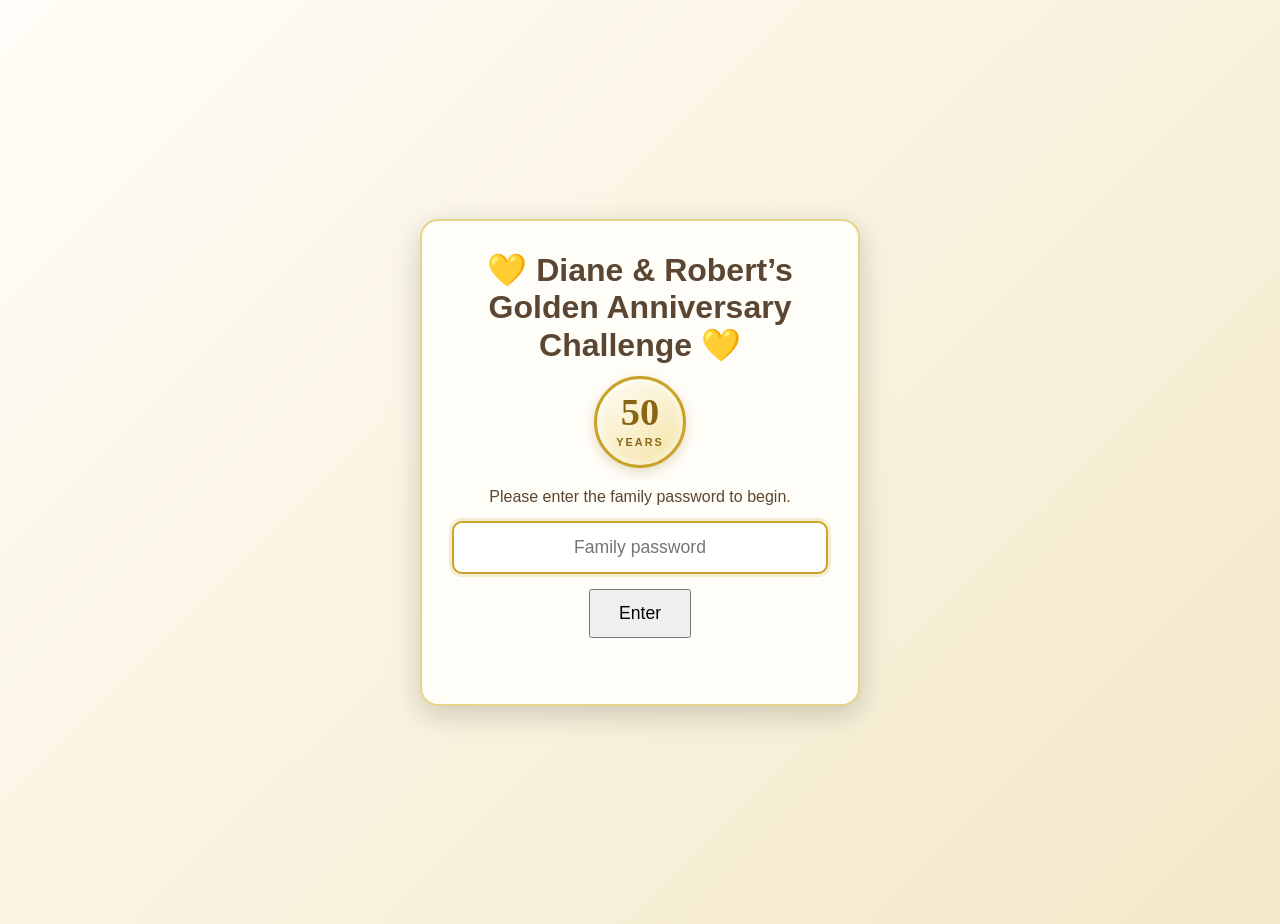
==== commit de6b8baf: "rework" ====
--- a/quiz.html
+++ b/quiz.html
@@ -19,9 +19,9 @@
     
 
    <h1 class="title">
-    <span class="diamond">✨</span>
+    <span class="diamond">🍾</span>
     Diane & Robert’s Golden Anniversary Challenge
-    <span class="diamond">✨</span>
+    <span class="diamond">🍾</span>
 </h1>
     <div class="card">
 
@@ -117,7 +117,7 @@
         <img
             id="slideshow-image"
             src=""
-            alt="Keith and Anne family memories"
+            alt="Diane and Robert family memories"
         >
 
         <div id="slideshowControls" class="slideshow-controls">
--- a/css/styles.css
+++ b/css/styles.css
@@ -2330,4 +2330,10 @@
         #bd982e,
         #8a6515
     );
+}
+/* Make the champagne glasses stand out */
+.diamond {
+    filter: drop-shadow(0 0 2px #8a6515)
+            drop-shadow(0 0 5px #c99a22)
+            drop-shadow(0 0 8px #d4af37);
 }
